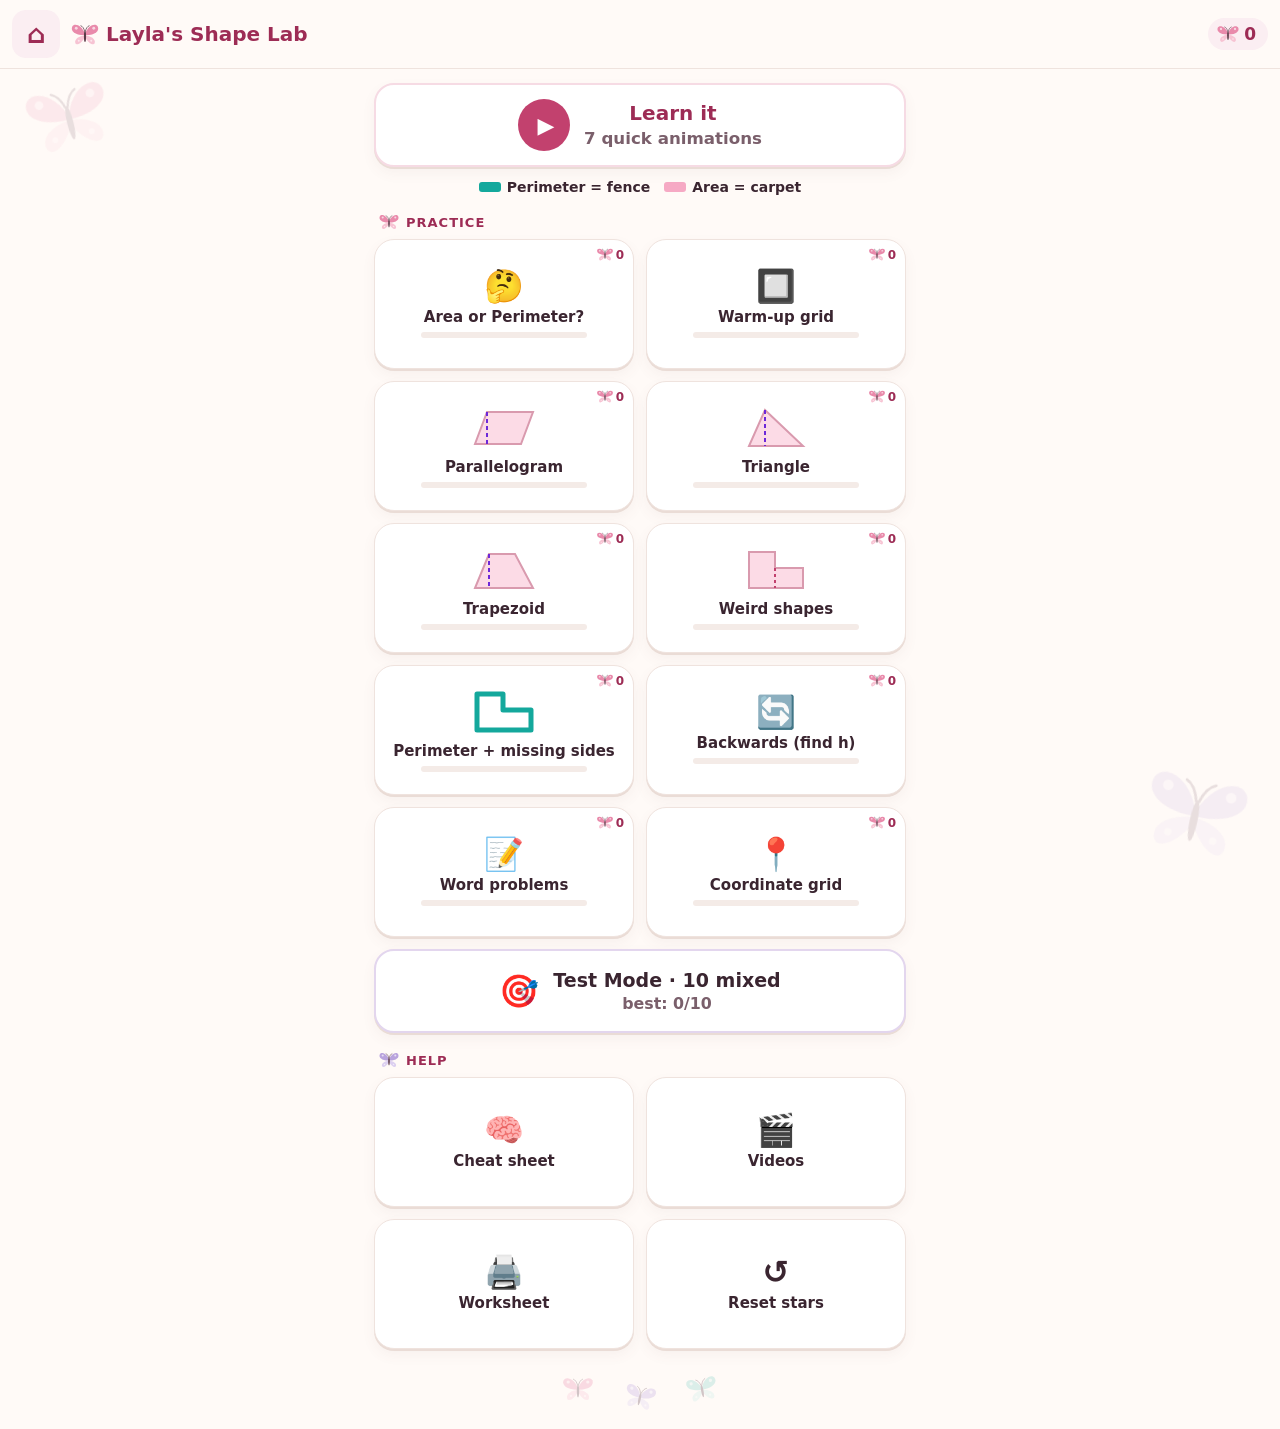
==== index.html @ 9bedd6a3 "Publish Layla's Shape Lab" ====
<!doctype html>
<html lang="en">
<head>
<meta charset="utf-8">
<meta name="viewport" content="width=device-width,initial-scale=1,viewport-fit=cover">
<meta name="theme-color" content="#fffaf7">
<title>Layla's Shape Lab</title>
<link rel="icon" href="icon.svg" type="image/svg+xml">
<link rel="apple-touch-icon" href="icon-192.png">
<link rel="manifest" href="manifest.json">
<link rel="stylesheet" href="style.css">
</head>
<body>
<svg width="0" height="0" style="position:absolute" aria-hidden="true">
  <symbol id="bf" viewBox="0 0 48 40">
    <path d="M24 19 C19 5 7 1 3.5 7.5 C0.5 14 8 21.5 24 21 Z" fill="var(--bf1)"/>
    <path d="M24 19 C29 5 41 1 44.5 7.5 C47.5 14 40 21.5 24 21 Z" fill="var(--bf1)"/>
    <path d="M24 21.5 C15 22 6.5 27 8.5 33.5 C10.5 39 19 34 24 24 Z" fill="var(--bf2)"/>
    <path d="M24 21.5 C33 22 41.5 27 39.5 33.5 C37.5 39 29 34 24 24 Z" fill="var(--bf2)"/>
    <circle cx="10" cy="10" r="2.3" fill="#fff" opacity=".65"/><circle cx="38" cy="10" r="2.3" fill="#fff" opacity=".65"/>
    <circle cx="14" cy="30" r="1.6" fill="#fff" opacity=".6"/><circle cx="34" cy="30" r="1.6" fill="#fff" opacity=".6"/>
    <ellipse cx="24" cy="23" rx="1.7" ry="9" fill="var(--bfb)"/>
    <path d="M23.4 14.5 C22 9.5 20 7 17.5 6 M24.6 14.5 C26 9.5 28 7 30.5 6" stroke="var(--bfb)" stroke-width="1.2" fill="none" stroke-linecap="round"/>
  </symbol>
</svg>
<svg class="corner a" aria-hidden="true"><use href="#bf"/></svg>
<svg class="corner b" aria-hidden="true"><use href="#bf"/></svg>
<header id="top">
  <button id="homeBtn" class="icon-btn" aria-label="Home">⌂</button>
  <h1 id="title"><svg class="bf" aria-hidden="true"><use href="#bf"/></svg>Layla's Shape Lab</h1>
  <div id="starCount" aria-label="stars"><svg class="bf" aria-hidden="true"><use href="#bf"/></svg><span id="starNum">0</span></div>
</header>
<main id="app"></main>
<div class="deco" aria-hidden="true"><svg class="bf"><use href="#bf"/></svg><svg class="bf"><use href="#bf"/></svg><svg class="bf"><use href="#bf"/></svg></div>
<canvas id="confetti"></canvas>
<script src="app.js"></script>
</body>
</html>
---- style.css ----
:root{
  --rose:#c2416e; --rosedk:#9d2c55; --blush:#fbeef2; --blush2:#f6dbe4;
  --bg:#fffaf7; --card:#ffffff; --line:#efe3de; --ink:#3a2530; --muted:#7a5f6b;
  --pinkfill:rgba(240,110,155,.22); --pinkfill2:#f6a9c4;
  --teal:#14a89c; --tealdk:#0a7d74; --height:#6d28d9; --gray:#b9aab0;
  --ok:#15803d; --bad:#be123c; --r:20px;
  --bf1:#e98aab; --bf2:#f7c3d3; --bfb:#5b3a48;
}
*{box-sizing:border-box;-webkit-tap-highlight-color:transparent}
html,body{margin:0;background:var(--bg);color:var(--ink);font-family:system-ui,-apple-system,"Segoe UI",Roboto,sans-serif}
body{min-height:100vh;padding-bottom:env(safe-area-inset-bottom)}
header{position:sticky;top:0;z-index:5;display:flex;align-items:center;gap:10px;padding:10px 12px;background:rgba(255,250,247,.96);backdrop-filter:blur(6px);border-bottom:1px solid var(--line)}
header h1{flex:1;margin:0;font-size:20px;font-weight:800;color:var(--rosedk);white-space:nowrap;overflow:hidden;text-overflow:ellipsis;display:flex;align-items:center;gap:6px}
header h1 .bf{width:30px;height:25px;flex:0 0 auto}
#starCount{display:flex;align-items:center;gap:4px;font-weight:800;font-size:17px;background:var(--blush);color:var(--rosedk);border-radius:999px;padding:6px 12px 6px 8px}
#starCount .bf{width:24px;height:20px}
.icon-btn{min-width:48px;min-height:48px;border:0;border-radius:14px;background:var(--blush);color:var(--rosedk);font-size:26px;font-weight:800}
main{position:relative;z-index:1;max-width:560px;margin:0 auto;padding:14px 14px 20px}
button{font-family:inherit;cursor:pointer}
.bf{display:inline-block;vertical-align:middle}
.grid{display:grid;grid-template-columns:1fr 1fr;gap:12px}
.tile{position:relative;display:flex;flex-direction:column;align-items:center;justify-content:center;gap:6px;min-height:118px;border:1px solid var(--line);border-radius:var(--r);background:var(--card);color:var(--ink);box-shadow:0 2px 0 #eadcd6,0 6px 14px rgba(120,80,90,.06);font-size:15px;font-weight:700;padding:10px}
.tile:active{transform:translateY(2px);box-shadow:0 1px 0 #eadcd6}
.tile .ico{font-size:32px;line-height:1}
.tile svg{width:70px;height:48px}
.tile .st{position:absolute;top:7px;right:9px;font-size:12px;color:var(--rosedk);font-weight:800;display:flex;align-items:center;gap:2px}
.tile .st .bf{width:18px;height:15px}
.tile.wide{grid-column:span 2;min-height:84px;flex-direction:row;gap:14px}
.tile.hero{background:var(--card);border:2px solid var(--blush2);color:var(--rosedk)}
.tile.hero .play{width:52px;height:52px;border-radius:50%;background:var(--rose);color:#fff;display:flex;align-items:center;justify-content:center;font-size:22px;padding-left:4px}
.tile.test{background:var(--card);border:2px solid #e3d6ee;color:var(--ink)}
.tile small{color:var(--muted)}
.bar{height:6px;width:70%;background:#f4ebe7;border-radius:9px;overflow:hidden}
.bar i{display:block;height:100%;background:var(--rose)}
.sec{display:flex;align-items:center;gap:6px;margin:18px 4px 8px;font-size:13px;font-weight:800;color:var(--rosedk);text-transform:uppercase;letter-spacing:1px}
.sec .bf{width:22px;height:18px}
.card{background:var(--card);border:1px solid var(--line);border-radius:var(--r);padding:12px;box-shadow:0 6px 16px rgba(120,80,90,.05)}
.stage{width:100%;display:block;background:#fff;border-radius:16px}
.q{font-size:22px;font-weight:800;text-align:center;margin:8px 0 4px}
.q small{display:block;font-size:14px;font-weight:600;color:var(--muted);margin-top:2px}
.ans{display:flex;align-items:center;justify-content:center;gap:8px;margin:8px 0}
.ans .box{min-width:140px;min-height:56px;border:2.5px solid var(--rose);border-radius:16px;font-size:30px;font-weight:800;display:flex;align-items:center;justify-content:center;background:#fff;padding:0 12px}
.ans .unit{font-size:22px;font-weight:800;color:var(--muted)}
.keypad{display:grid;grid-template-columns:repeat(4,1fr);gap:8px;margin-top:8px}
.keypad button{min-height:56px;border:1px solid var(--line);border-radius:16px;background:#fff;font-size:26px;font-weight:800;color:var(--ink);box-shadow:0 2px 0 #eadcd6}
.keypad button:active{transform:translateY(2px);box-shadow:none}
.keypad .go{background:var(--rose);border-color:var(--rose);color:#fff;box-shadow:0 2px 0 var(--rosedk)}
.keypad .del{background:var(--blush)}
.row{display:flex;gap:10px;margin-top:10px}
.row>*{flex:1}
.btn{min-height:56px;border:1px solid var(--line);border-radius:16px;font-size:18px;font-weight:800;background:#fff;color:var(--ink);box-shadow:0 2px 0 #eadcd6}
.btn.pink{background:var(--rose);border-color:var(--rose);color:#fff;box-shadow:0 2px 0 var(--rosedk)}
.btn.teal{background:var(--tealdk);border-color:var(--tealdk);color:#fff;box-shadow:0 2px 0 #075e57}
.btn.big{min-height:88px;font-size:22px}
.btn.sel{outline:3px solid var(--ink)}
.write{margin-top:10px;background:#fffdfb;border:2px dashed var(--blush2);border-radius:16px;padding:10px 12px;font-size:17px;line-height:1.55}
.write b{color:var(--rosedk)}
.write .p{color:var(--tealdk);font-weight:800}
.fb{position:relative;min-height:40px;display:flex;align-items:center;justify-content:center;gap:6px;text-align:center;font-size:20px;font-weight:800;margin:4px 0;overflow:hidden}
.fb.ok{color:var(--ok)} .fb.bad{color:var(--bad)}
.fb .bf{width:28px;height:23px}
.fly{position:absolute;left:0;top:6px;width:30px;height:25px;pointer-events:none;display:block}
.fly .bf,.skyfly .bf{width:100%;height:100%;display:block}
.fb>span:not(.fly){position:relative;z-index:1}
.pips{display:flex;gap:5px;justify-content:center;margin:2px 0 8px}
.pips i{width:10px;height:10px;border-radius:50%;background:#f1e4e0}
.pips i.on{background:var(--rose)}
.pips i.x{background:var(--gray)}
.legend{display:flex;gap:14px;justify-content:center;font-size:14px;font-weight:700;margin:6px 0;color:var(--ink)}
.legend span{display:flex;align-items:center;gap:6px}
.sw{width:22px;height:10px;border-radius:3px;display:inline-block}
.nav{display:flex;gap:10px;margin-top:12px}
.nav .btn{flex:1}
.dots{display:flex;gap:6px;justify-content:center;margin:10px 0}
.dots i{width:9px;height:9px;border-radius:50%;background:#f1e4e0}.dots i.on{background:var(--rose)}
.lh{font-size:24px;font-weight:900;text-align:center;margin:4px 0;color:var(--ink)}
.formula{font-size:26px;font-weight:900;text-align:center;margin:8px 0;color:var(--rosedk)}
.formula.p{color:var(--tealdk)}
.sheet .item{display:flex;gap:12px;align-items:center;padding:10px 4px;border-bottom:1px solid var(--line)}
.sheet .item:last-child{border-bottom:0}
.sheet .item svg{flex:0 0 110px;height:76px}
.sheet .item div{font-size:17px;font-weight:700;line-height:1.35}
.sheet .item b{color:var(--rosedk);font-size:19px}
.vid{display:flex;gap:12px;align-items:center;text-decoration:none;color:var(--ink);background:#fff;border:1px solid var(--line);border-radius:18px;padding:12px;margin-bottom:10px;box-shadow:0 2px 0 #eadcd6;min-height:72px}
.vid .n{flex:0 0 44px;height:44px;border-radius:50%;background:var(--blush);color:var(--rosedk);font-weight:900;display:flex;align-items:center;justify-content:center;font-size:20px}
.vid b{display:block;font-size:16px}.vid small{color:var(--muted);font-weight:600}
.result{text-align:center}
.result .big{font-size:64px;font-weight:900;color:var(--rosedk)}
.choices{display:grid;grid-template-columns:1fr 1fr;gap:10px;margin-top:10px}
.scene{font-size:64px;text-align:center;line-height:1.1;margin:8px 0 0}
.scenetxt{font-size:20px;font-weight:800;text-align:center;margin:4px 0}
.deco{position:relative;z-index:0;display:flex;justify-content:center;gap:28px;padding:6px 0 26px;opacity:.28;pointer-events:none}
.deco .bf{width:34px;height:28px}
.deco .bf:nth-child(2){transform:translateY(8px) rotate(12deg);--bf1:#b9a3dd;--bf2:#dccff0}
.deco .bf:nth-child(3){transform:rotate(-10deg);--bf1:#7fcfc5;--bf2:#c4ebe6}
.corner{position:fixed;z-index:0;pointer-events:none;opacity:.14;display:none}
@media (min-width:760px){.corner{display:block}}
.corner.a{top:80px;left:24px;width:90px;height:75px;transform:rotate(-14deg)}
.corner.b{bottom:40px;right:30px;width:110px;height:92px;transform:rotate(12deg);--bf1:#b9a3dd;--bf2:#dccff0}
#confetti{position:fixed;inset:0;pointer-events:none;z-index:50;width:100%;height:100%}
.skyfly{position:fixed;z-index:51;pointer-events:none;width:38px;height:32px;display:block}
/* svg shapes */
svg text{font-family:system-ui,-apple-system,"Segoe UI",Roboto,sans-serif;font-weight:800}
.fillA{fill:var(--pinkfill);stroke:none}
.edge{fill:none;stroke:#d99aae;stroke-width:3;stroke-linejoin:round}
.perim{fill:none;stroke:var(--teal);stroke-width:7;stroke-linejoin:round;stroke-linecap:round}
.hline{stroke:var(--height);stroke-width:3;stroke-dasharray:7 6;fill:none}
.ext{stroke:#a99;stroke-width:2;stroke-dasharray:5 5;fill:none}
.ra{fill:none;stroke:var(--height);stroke-width:2.5}
.lbl{font-size:17px;fill:var(--ink)}
.lbl.h{fill:var(--height)}
.lbl.s{fill:#6e5a63}
.lbl.p{fill:var(--tealdk)}
.lbl.big{font-size:22px}
.lbl.w{fill:#fff}
.slide{transition:transform 1.4s cubic-bezier(.5,0,.3,1)}
.fade{transition:opacity .8s}
.hide{opacity:0}
.tr{transition:stroke-dashoffset 2.4s linear}
.pop{animation:pop .35s ease-out both}
@keyframes pop{from{opacity:0;transform:scale(.4)}to{opacity:1;transform:scale(1)}}
.tileSq{fill:var(--pinkfill2);stroke:#fff;stroke-width:2}
.shake{animation:shake .4s}
@keyframes shake{0%,100%{transform:none}25%{transform:translateX(-8px)}75%{transform:translateX(8px)}}
.flap{animation:flap .28s ease-in-out infinite alternate;transform-origin:center}
@keyframes flap{from{transform:scaleX(1)}to{transform:scaleX(.45)}}
@media (min-width:500px){.tile{min-height:130px}}
@media (prefers-reduced-motion:reduce){
  *,*::before,*::after{animation-duration:.01ms!important;animation-iteration-count:1!important;transition-duration:.01ms!important;scroll-behavior:auto!important}
  .flap{animation:none!important}
}
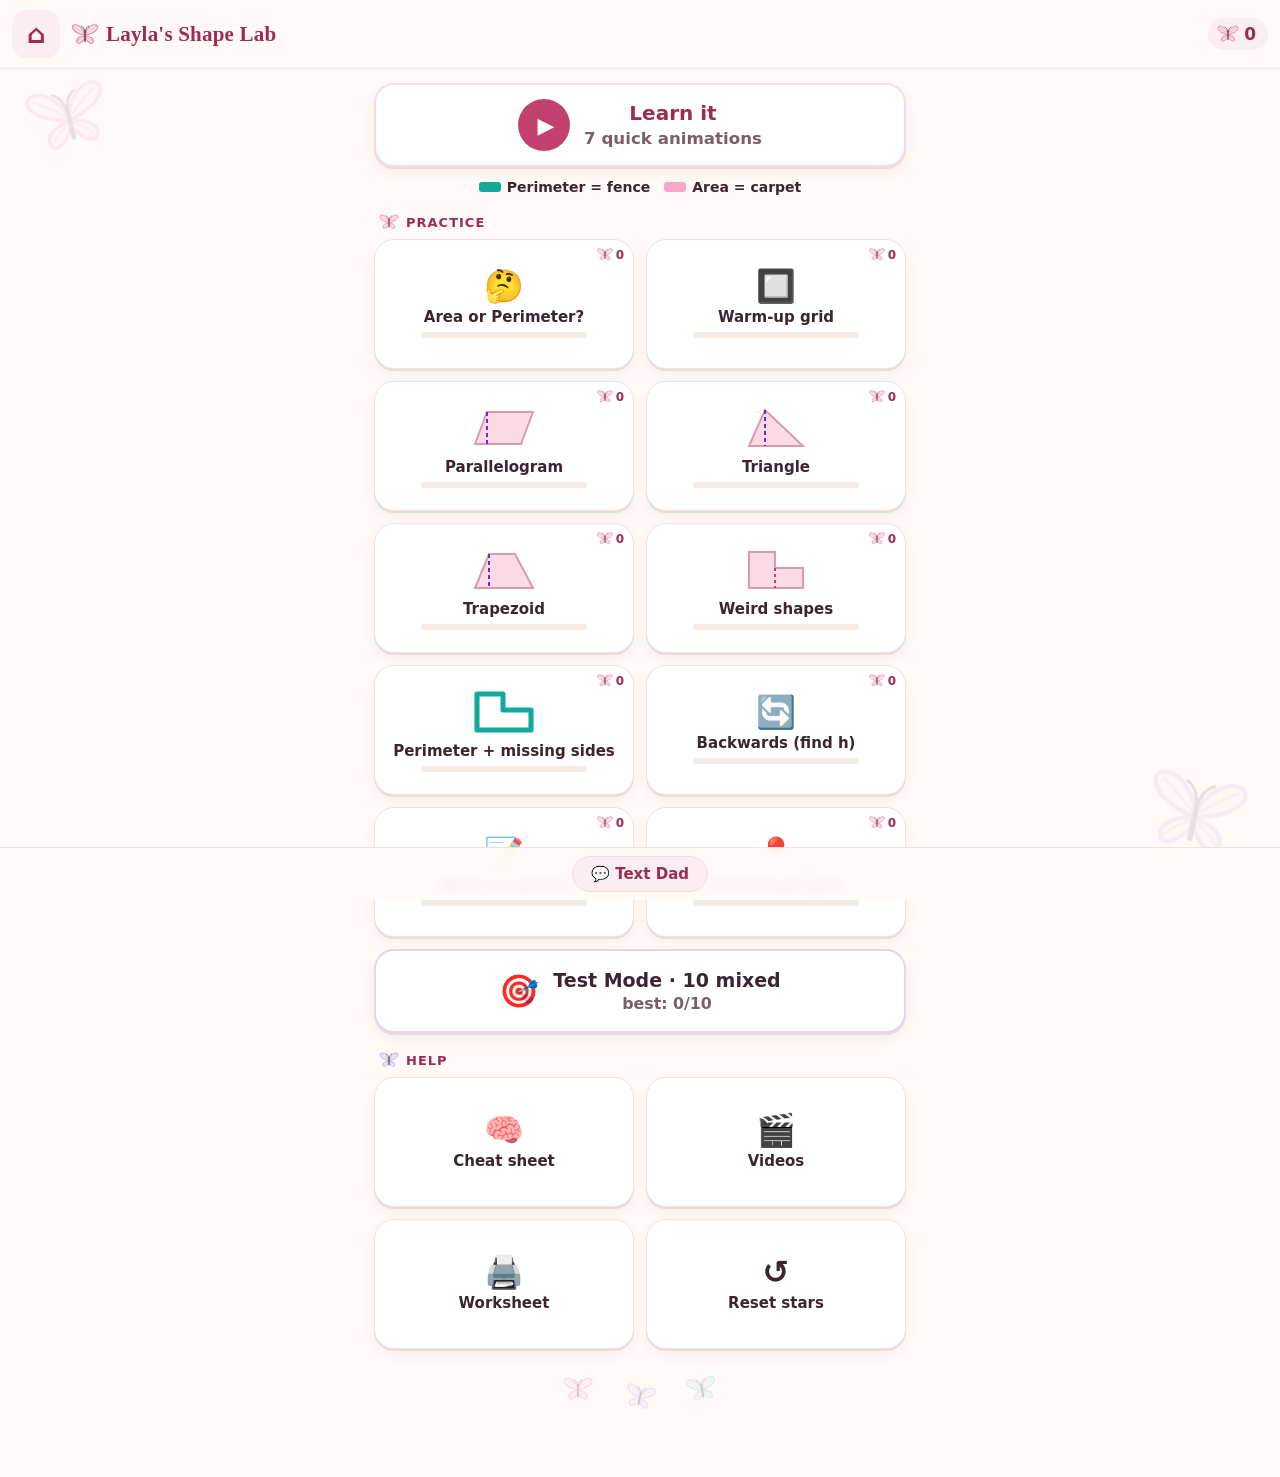
==== commit f24b291a: "Round 3: worked answers, voice captions, write-it templates, Text Dad, deep links, link preview + ic" ====
--- a/index.html
+++ b/index.html
@@ -6,22 +6,28 @@
 <meta name="theme-color" content="#fffaf7">
 <title>Layla's Shape Lab</title>
 <link rel="icon" href="icon.svg" type="image/svg+xml">
-<link rel="apple-touch-icon" href="icon-192.png">
+<link rel="apple-touch-icon" sizes="180x180" href="apple-touch-icon.png">
+<meta name="description" content="Practice area and perimeter with pictures, voice and formulas.">
+<meta property="og:type" content="website">
+<meta property="og:site_name" content="Layla's Shape Lab">
+<meta property="og:title" content="Layla's Shape Lab">
+<meta property="og:description" content="Practice area and perimeter with pictures, voice and formulas.">
+<meta property="og:url" content="https://tbux22.github.io/laylas-shape-lab/">
+<meta property="og:image" content="https://tbux22.github.io/laylas-shape-lab/og-image.png">
+<meta property="og:image:type" content="image/png">
+<meta property="og:image:width" content="1200">
+<meta property="og:image:height" content="630">
+<meta property="og:image:alt" content="Layla's Shape Lab — Area &amp; Perimeter Practice">
+<meta name="twitter:card" content="summary_large_image">
+<meta name="twitter:title" content="Layla's Shape Lab">
+<meta name="twitter:description" content="Practice area and perimeter with pictures, voice and formulas.">
+<meta name="twitter:image" content="https://tbux22.github.io/laylas-shape-lab/og-image.png">
 <link rel="manifest" href="manifest.json">
 <link rel="stylesheet" href="style.css">
 </head>
 <body>
 <svg width="0" height="0" style="position:absolute" aria-hidden="true">
-  <symbol id="bf" viewBox="0 0 48 40">
-    <path d="M24 19 C19 5 7 1 3.5 7.5 C0.5 14 8 21.5 24 21 Z" fill="var(--bf1)"/>
-    <path d="M24 19 C29 5 41 1 44.5 7.5 C47.5 14 40 21.5 24 21 Z" fill="var(--bf1)"/>
-    <path d="M24 21.5 C15 22 6.5 27 8.5 33.5 C10.5 39 19 34 24 24 Z" fill="var(--bf2)"/>
-    <path d="M24 21.5 C33 22 41.5 27 39.5 33.5 C37.5 39 29 34 24 24 Z" fill="var(--bf2)"/>
-    <circle cx="10" cy="10" r="2.3" fill="#fff" opacity=".65"/><circle cx="38" cy="10" r="2.3" fill="#fff" opacity=".65"/>
-    <circle cx="14" cy="30" r="1.6" fill="#fff" opacity=".6"/><circle cx="34" cy="30" r="1.6" fill="#fff" opacity=".6"/>
-    <ellipse cx="24" cy="23" rx="1.7" ry="9" fill="var(--bfb)"/>
-    <path d="M23.4 14.5 C22 9.5 20 7 17.5 6 M24.6 14.5 C26 9.5 28 7 30.5 6" stroke="var(--bfb)" stroke-width="1.2" fill="none" stroke-linecap="round"/>
-  </symbol>
+  <symbol id="bf" viewBox="0 0 48 40"><path d="M24 20 C21 9 12 2.5 6 5 C1.5 7 3.5 17 24 21.5 Z" fill="var(--bf1)" fill-opacity="0.2" stroke="var(--bf1)" stroke-width="1.9" stroke-linejoin="round" stroke-linecap="round"/><path d="M24 20 C27 9 36 2.5 42 5 C46.5 7 44.5 17 24 21.5 Z" fill="var(--bf1)" fill-opacity="0.2" stroke="var(--bf1)" stroke-width="1.9" stroke-linejoin="round" stroke-linecap="round"/><path d="M24 22 C16 22.5 9.5 27 11 32 C12.5 36.5 19.5 34 24 24.5 Z" fill="var(--bf1)" fill-opacity="0.2" stroke="var(--bf1)" stroke-width="1.9" stroke-linejoin="round" stroke-linecap="round"/><path d="M24 22 C32 22.5 38.5 27 37 32 C35.5 36.5 28.5 34 24 24.5 Z" fill="var(--bf1)" fill-opacity="0.2" stroke="var(--bf1)" stroke-width="1.9" stroke-linejoin="round" stroke-linecap="round"/><path d="M22.5 19 C17 14 11 10 7.5 7.5 M25.5 19 C31 14 37 10 40.5 7.5 M22.5 23.5 C18 26 14 29 12.5 31.5 M25.5 23.5 C30 26 34 29 35.5 31.5" fill="none" stroke="var(--bf1)" stroke-width="1.14" stroke-linecap="round" opacity=".7"/><path d="M24 14.5 L24 31" stroke="var(--bfb)" stroke-width="2.28" stroke-linecap="round"/><path d="M23.6 14.5 C22.5 10 20.5 7.5 18 6.5 M24.4 14.5 C25.5 10 27.5 7.5 30 6.5" fill="none" stroke="var(--bfb)" stroke-width="1.33" stroke-linecap="round"/></symbol>
 </svg>
 <svg class="corner a" aria-hidden="true"><use href="#bf"/></svg>
 <svg class="corner b" aria-hidden="true"><use href="#bf"/></svg>
@@ -32,6 +38,7 @@
 </header>
 <main id="app"></main>
 <div class="deco" aria-hidden="true"><svg class="bf"><use href="#bf"/></svg><svg class="bf"><use href="#bf"/></svg><svg class="bf"><use href="#bf"/></svg></div>
+<nav class="dadbar"><a id="textDad" class="dad" href="sms:+12038240275?&amp;body=Could%20you%20help%20me%2C%20dad%0AGet%20back%20to%20work%20%F0%9F%91%89%20https%3A%2F%2Ftbux22.github.io%2Flaylas-shape-lab%2F%23home">💬 Text Dad</a></nav>
 <canvas id="confetti"></canvas>
 <script src="app.js"></script>
 </body>
--- a/style.css
+++ b/style.css
@@ -8,7 +8,7 @@
 }
 *{box-sizing:border-box;-webkit-tap-highlight-color:transparent}
 html,body{margin:0;background:var(--bg);color:var(--ink);font-family:system-ui,-apple-system,"Segoe UI",Roboto,sans-serif}
-body{min-height:100vh;padding-bottom:env(safe-area-inset-bottom)}
+body{min-height:100vh;padding-bottom:calc(64px + env(safe-area-inset-bottom))}
 header{position:sticky;top:0;z-index:5;display:flex;align-items:center;gap:10px;padding:10px 12px;background:rgba(255,250,247,.96);backdrop-filter:blur(6px);border-bottom:1px solid var(--line)}
 header h1{flex:1;margin:0;font-size:20px;font-weight:800;color:var(--rosedk);white-space:nowrap;overflow:hidden;text-overflow:ellipsis;display:flex;align-items:center;gap:6px}
 header h1 .bf{width:30px;height:25px;flex:0 0 auto}
@@ -129,3 +129,53 @@
   *,*::before,*::after{animation-duration:.01ms!important;animation-iteration-count:1!important;transition-duration:.01ms!important;scroll-behavior:auto!important}
   .flap{animation:none!important}
 }
+
+/* --- round 3 --- */
+.dadbar{position:fixed;left:0;right:0;bottom:0;z-index:40;display:flex;justify-content:center;padding:8px 12px calc(8px + env(safe-area-inset-bottom));background:rgba(255,250,247,.94);backdrop-filter:blur(6px);border-top:1px solid var(--line)}
+.dad{display:inline-flex;align-items:center;gap:6px;min-height:40px;padding:0 18px;border-radius:999px;background:var(--blush);color:var(--rosedk);font-weight:800;font-size:15px;text-decoration:none;border:1px solid var(--blush2)}
+.dad:active{transform:translateY(1px)}
+.deco{padding-bottom:10px}
+.lbl .sm,.lbl tspan.sm{font-size:11.5px;font-weight:700}
+.lbl.pc{font-size:13px;fill:var(--rosedk)}
+.lbl.pc.cut{fill:#be123c}
+.lbl.dim{font-size:16px;fill:var(--rosedk)}
+.lbl.co{font-size:12px;fill:var(--muted)}
+.stage{max-height:300px}
+.phead{display:flex;justify-content:space-between;align-items:center}
+.phead b{color:var(--rosedk)} .phead span{font-weight:800}
+.write{margin-top:10px;background:#fffdfb;border:2px dashed var(--blush2);border-radius:16px;padding:8px 12px;font-size:16.5px;line-height:1.5}
+.write .wt{font-size:13px;font-weight:800;color:var(--muted);margin-bottom:2px}
+.write .fline{font-size:19px;font-weight:900;color:var(--rosedk)}
+.write .fline.p{color:var(--tealdk)}
+.write .wl{font-weight:700;letter-spacing:.2px;word-spacing:1px}
+.write.filled{border-style:solid;border-color:#bfe3dc;background:#f6fcfa}
+.write .wnote{font-size:14px;color:var(--muted);font-weight:600;margin-top:2px}
+.write .after{margin-top:6px;padding-top:6px;border-top:1px dashed var(--blush2);font-weight:700}
+.ubtn{min-width:64px;flex:0 0 auto}
+.keypad button{min-height:52px}
+.caps{margin-top:10px;padding:10px 12px}
+.caphead{display:flex;justify-content:space-between;align-items:center;gap:8px;margin-bottom:4px}
+.caphead b{color:var(--muted);font-size:13px;text-transform:uppercase;letter-spacing:1px}
+.vbtn{min-height:44px;border:1px solid var(--blush2);background:#fff;color:var(--rosedk);border-radius:999px;padding:0 14px;font-weight:800;font-size:15px}
+.vbtn.on{background:var(--rose);border-color:var(--rose);color:#fff}
+.vbtn.off{display:inline-flex;align-items:center;color:var(--muted);background:#f7f1ef;border-color:var(--line);font-size:13px}
+#caps{margin:0;padding-left:22px}
+#caps li{font-size:16.5px;line-height:1.4;padding:4px 2px;color:var(--muted);font-weight:600;transition:color .3s}
+#caps li.now{color:var(--ink);font-weight:800}
+#caps li.now::marker{color:var(--rose)}
+#caps li.done{color:var(--ink)}
+.worked{margin-top:10px;display:grid;gap:8px}
+.worked.hide{display:none}
+.worked b{display:block;font-size:17px;margin-top:2px}
+.worked small{display:block;font-size:13.5px;color:var(--muted);font-weight:600}
+.worked .wp b{color:var(--tealdk)} .worked .wa b{color:var(--rosedk)}
+.tagp,.taga{font-size:12px;font-weight:900;text-transform:uppercase;letter-spacing:1px;padding:2px 8px;border-radius:999px}
+.tagp{background:#e3f5f2;color:var(--tealdk)} .taga{background:var(--blush);color:var(--rosedk)}
+/* v3 compact fit at phone height */
+.stage{max-height:230px}
+.keypad{gap:6px;margin-top:4px}
+.keypad button{min-height:48px}
+.fb{min-height:32px;margin:2px 0}
+.dad{min-height:36px}
+/* refined title (older-kid look) */
+header h1{font-family:"Playfair Display",Georgia,"Times New Roman",serif;font-weight:600;font-size:21px;letter-spacing:.2px}
